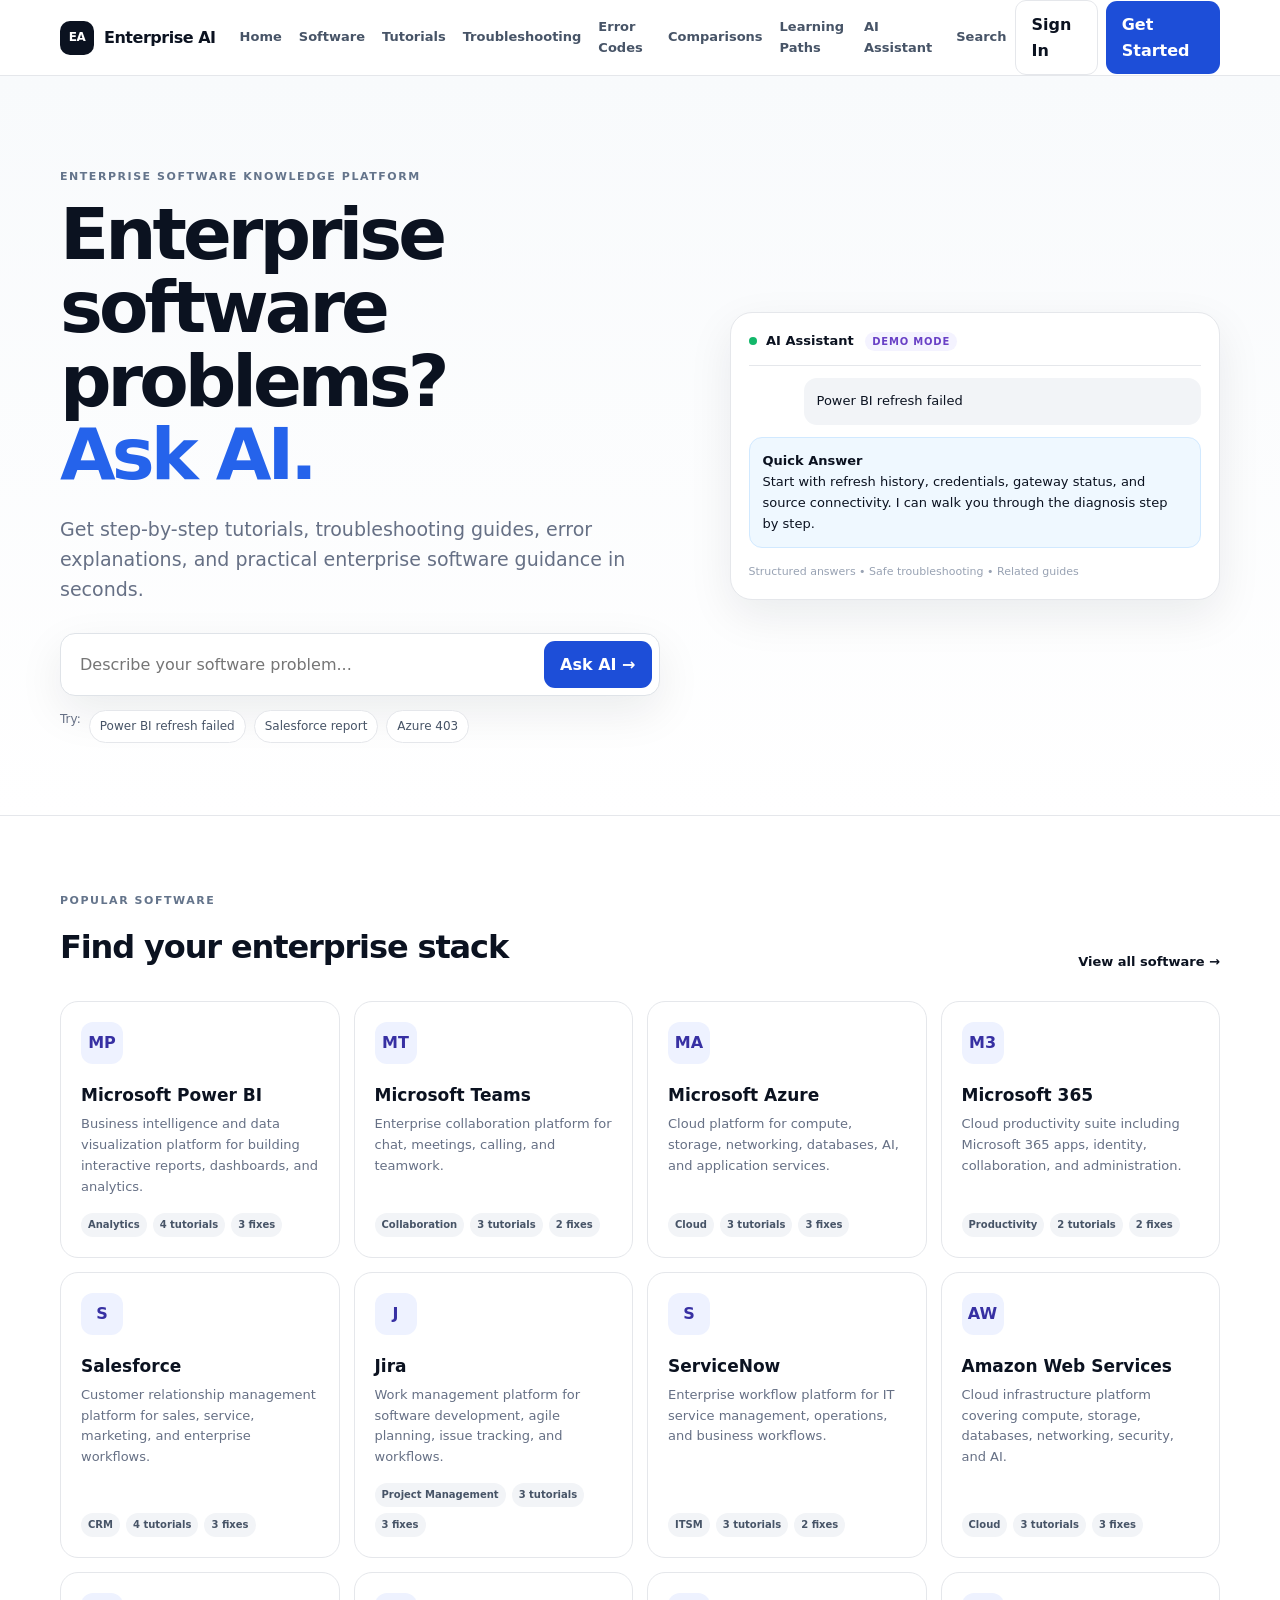
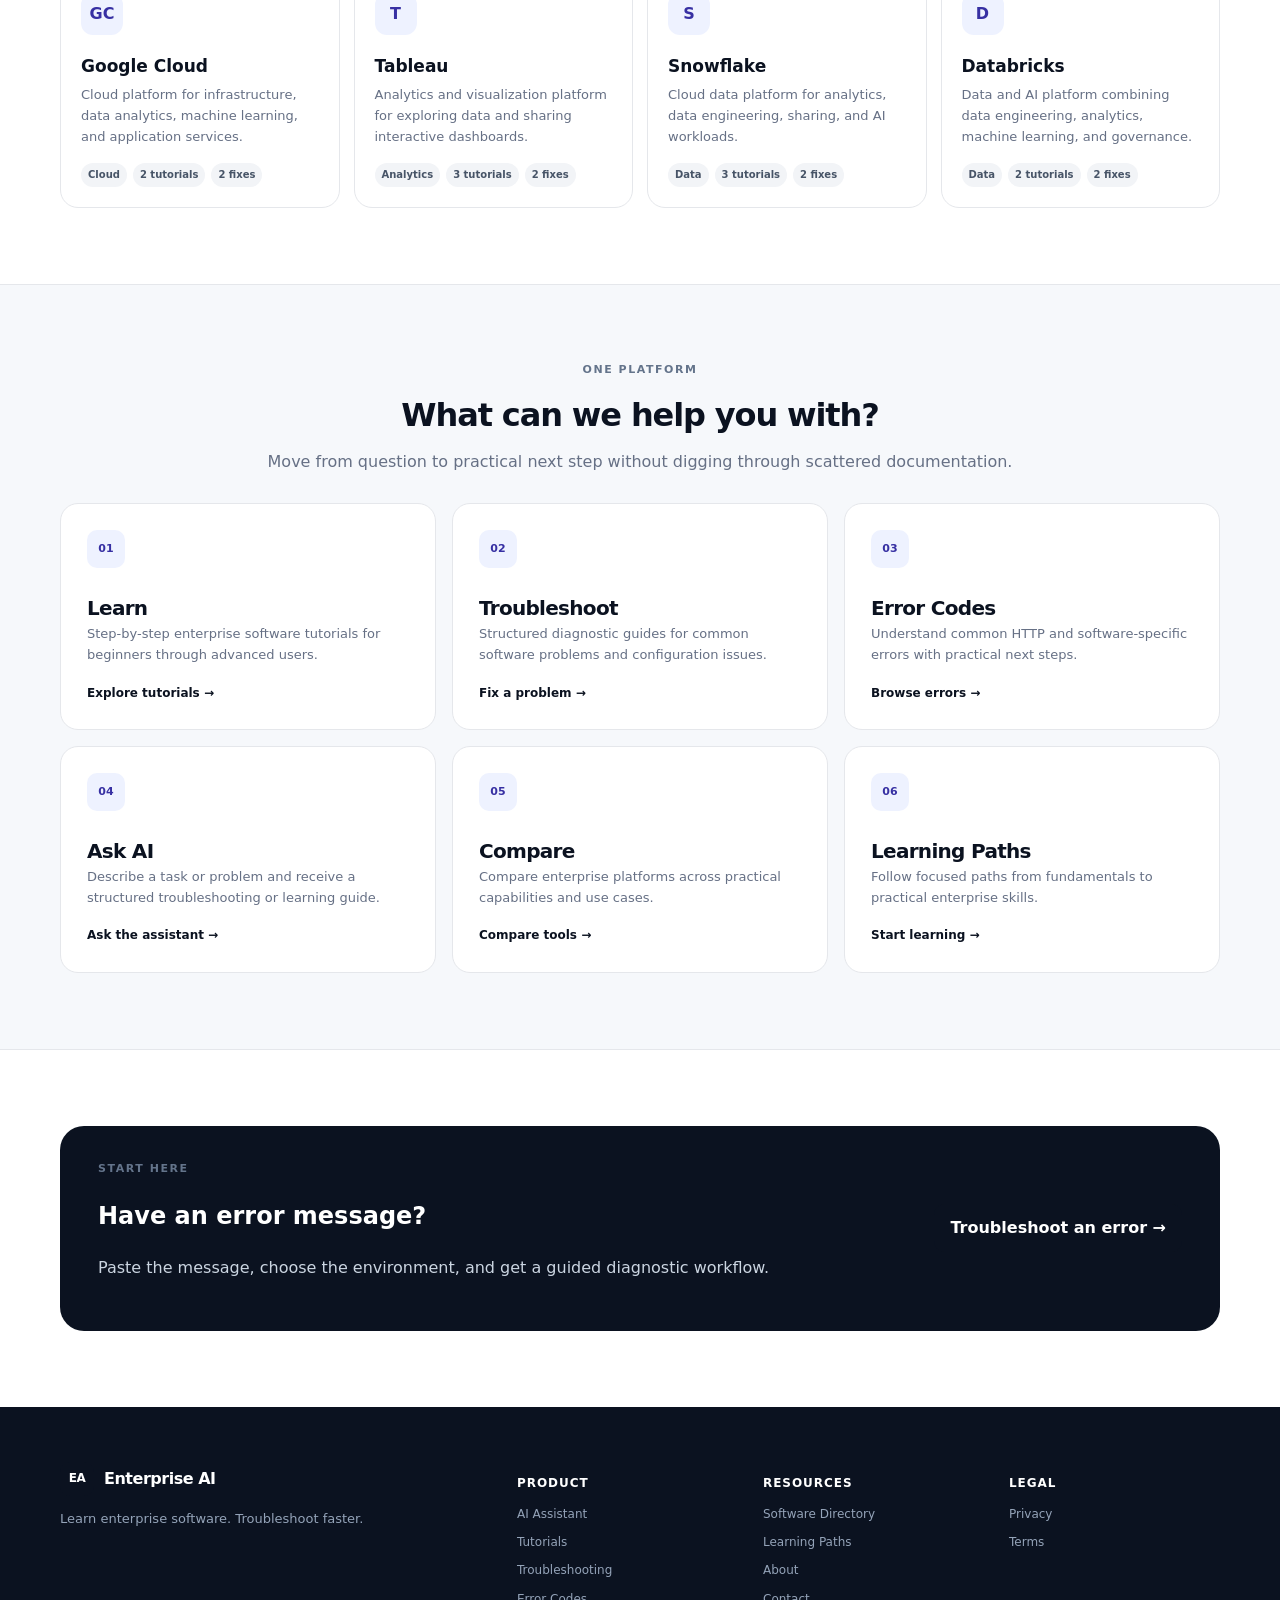
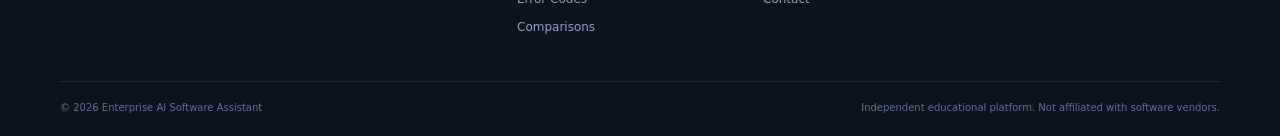
==== index.html @ 37201ee4 "Add files via upload" ====
<!doctype html><html lang="en"><head>
<meta charset="UTF-8">
<meta name="viewport" content="width=device-width, initial-scale=1.0">
<meta name="theme-color" content="#0b1220">
<link rel="icon" href="favicon.svg" type="image/svg+xml">
<link rel="stylesheet" href="css/style.css">

<title>Enterprise AI Software Assistant | Tutorials & Troubleshooting</title>
<meta name="description" content="Learn enterprise software and troubleshoot errors with structured tutorials, troubleshooting guides, software comparisons, and an AI assistant.">
<link rel="canonical" href="https://example.com/">
<meta property="og:title" content="Enterprise AI Software Assistant">
<meta property="og:description" content="Learn enterprise software. Troubleshoot faster.">
<meta property="og:type" content="website">
<script type="application/ld+json">{"@context":"https://schema.org","@type":"WebSite","name":"Enterprise AI Software Assistant","url":"https://example.com/"}</script>
</head><body>
<header class="site-header">
  <div class="container nav-wrap">
    <a class="brand" href="index.html" aria-label="Enterprise AI Software Assistant home">
      <span class="brand-mark">EA</span><span>Enterprise AI</span>
    </a>
    <button class="menu-toggle" aria-label="Open navigation" aria-expanded="false">☰</button>
    <nav class="main-nav" aria-label="Main navigation">
      <a href="index.html">Home</a>
      <a href="software.html">Software</a>
      <a href="tutorials.html">Tutorials</a>
      <a href="troubleshooting.html">Troubleshooting</a>
      <a href="errors.html">Error Codes</a>
      <a href="comparisons.html">Comparisons</a>
      <a href="learning-paths.html">Learning Paths</a>
      <a href="ai-assistant.html">AI Assistant</a>
    </nav>
    <div class="nav-actions">
      <a class="search-link" href="software.html#search">Search</a>
      <a class="btn btn-ghost" href="contact.html">Sign In</a>
      <a class="btn btn-primary" href="ai-assistant.html">Get Started</a>
    </div>
  </div>
</header>

<main>
<section class="hero">
 <div class="container hero-grid">
  <div>
   <div class="eyebrow">ENTERPRISE SOFTWARE KNOWLEDGE PLATFORM</div>
   <h1>Enterprise software problems?<br><span>Ask AI.</span></h1>
   <p class="hero-copy">Get step-by-step tutorials, troubleshooting guides, error explanations, and practical enterprise software guidance in seconds.</p>
   <form class="hero-search" id="hero-search">
    <input id="hero-query" aria-label="Describe your software problem" placeholder="Describe your software problem..." autocomplete="off">
    <button class="btn btn-primary" type="submit">Ask AI →</button>
   </form>
   <div class="example-row"><span>Try:</span><button data-query="Power BI refresh failed">Power BI refresh failed</button><button data-query="How do I create a Salesforce report?">Salesforce report</button><button data-query="Why is my Azure API returning 403?">Azure 403</button></div>
  </div>
  <div class="hero-panel">
   <div class="panel-top"><span class="status-dot"></span> AI Assistant <span class="demo-pill">DEMO MODE</span></div>
   <div class="chat-preview user">Power BI refresh failed</div>
   <div class="chat-preview ai"><strong>Quick Answer</strong><br>Start with refresh history, credentials, gateway status, and source connectivity. I can walk you through the diagnosis step by step.</div>
   <div class="panel-footer">Structured answers • Safe troubleshooting • Related guides</div>
  </div>
 </div>
</section>
<section class="section">
 <div class="container">
  <div class="section-heading"><div><div class="eyebrow">POPULAR SOFTWARE</div><h2>Find your enterprise stack</h2></div><a class="text-link" href="software.html">View all software →</a></div>
  <div class="software-grid" id="home-software"></div>
 </div>
</section>
<section class="section section-muted">
 <div class="container">
  <div class="section-heading centered"><div><div class="eyebrow">ONE PLATFORM</div><h2>What can we help you with?</h2><p>Move from question to practical next step without digging through scattered documentation.</p></div></div>
  <div class="feature-grid">
   <a class="feature-card" href="tutorials.html"><span class="icon">01</span><h3>Learn</h3><p>Step-by-step enterprise software tutorials for beginners through advanced users.</p><span>Explore tutorials →</span></a>
   <a class="feature-card" href="troubleshooting.html"><span class="icon">02</span><h3>Troubleshoot</h3><p>Structured diagnostic guides for common software problems and configuration issues.</p><span>Fix a problem →</span></a>
   <a class="feature-card" href="errors.html"><span class="icon">03</span><h3>Error Codes</h3><p>Understand common HTTP and software-specific errors with practical next steps.</p><span>Browse errors →</span></a>
   <a class="feature-card" href="ai-assistant.html"><span class="icon">04</span><h3>Ask AI</h3><p>Describe a task or problem and receive a structured troubleshooting or learning guide.</p><span>Ask the assistant →</span></a>
   <a class="feature-card" href="comparisons.html"><span class="icon">05</span><h3>Compare</h3><p>Compare enterprise platforms across practical capabilities and use cases.</p><span>Compare tools →</span></a>
   <a class="feature-card" href="learning-paths.html"><span class="icon">06</span><h3>Learning Paths</h3><p>Follow focused paths from fundamentals to practical enterprise skills.</p><span>Start learning →</span></a>
  </div>
 </div>
</section>
<section class="section">
 <div class="container callout"><div><div class="eyebrow">START HERE</div><h2>Have an error message?</h2><p>Paste the message, choose the environment, and get a guided diagnostic workflow.</p></div><a class="btn btn-dark" href="troubleshooting.html">Troubleshoot an error →</a></div>
</section>
</main>
<footer class="site-footer">
  <div class="container footer-grid">
    <div><div class="brand footer-brand"><span class="brand-mark">EA</span><span>Enterprise AI</span></div>
      <p>Learn enterprise software. Troubleshoot faster.</p></div>
    <div><h3>Product</h3><a href="ai-assistant.html">AI Assistant</a><a href="tutorials.html">Tutorials</a><a href="troubleshooting.html">Troubleshooting</a><a href="errors.html">Error Codes</a><a href="comparisons.html">Comparisons</a></div>
    <div><h3>Resources</h3><a href="software.html">Software Directory</a><a href="learning-paths.html">Learning Paths</a><a href="about.html">About</a><a href="contact.html">Contact</a></div>
    <div><h3>Legal</h3><a href="privacy.html">Privacy</a><a href="terms.html">Terms</a></div>
  </div>
  <div class="container footer-bottom"><span>© 2026 Enterprise AI Software Assistant</span><span>Independent educational platform. Not affiliated with software vendors.</span></div>
</footer>

<script src="js/app.js"></script><script src="js/software.js"></script>
<script>
document.getElementById('hero-search').addEventListener('submit',e=>{e.preventDefault();const q=document.getElementById('hero-query').value.trim();location.href='ai-assistant.html?query='+encodeURIComponent(q)});
document.querySelectorAll('[data-query]').forEach(b=>b.addEventListener('click',()=>{document.getElementById('hero-query').value=b.dataset.query}));
</script></body></html>
---- css/style.css ----
:root{--ink:#0b1220;--muted:#667085;--line:#e5e7eb;--bg:#fff;--soft:#f6f8fb;--primary:#0b1220;--accent:#2563eb;--success:#067647;--shadow:0 16px 45px rgba(15,23,42,.08);--radius:18px}
*{box-sizing:border-box}html{scroll-behavior:smooth}body{margin:0;font-family:Inter,ui-sans-serif,system-ui,-apple-system,BlinkMacSystemFont,"Segoe UI",sans-serif;color:var(--ink);background:var(--bg);line-height:1.6}a{color:inherit;text-decoration:none}button,input,select,textarea{font:inherit}button{cursor:pointer}.container{width:min(1160px,calc(100% - 40px));margin:auto}.site-header{position:sticky;top:0;z-index:50;background:rgba(255,255,255,.94);backdrop-filter:blur(12px);border-bottom:1px solid var(--line)}.nav-wrap{min-height:72px;display:flex;align-items:center;gap:24px}.brand{display:flex;align-items:center;gap:10px;font-weight:800;letter-spacing:-.03em;white-space:nowrap}.brand-mark{width:34px;height:34px;border-radius:10px;background:var(--ink);color:#fff;display:grid;place-items:center;font-size:12px}.main-nav{display:flex;gap:17px;align-items:center;margin-left:auto}.main-nav a,.search-link{font-size:13px;color:#475467;font-weight:650}.main-nav a:hover,.search-link:hover{color:var(--ink)}.nav-actions{display:flex;align-items:center;gap:8px}.btn{border:0;border-radius:11px;padding:11px 16px;font-weight:750;display:inline-flex;justify-content:center;align-items:center;gap:8px;transition:.2s}.btn-primary{background:#1d4ed8;color:white}.btn-primary:hover{background:#1e40af;transform:translateY(-1px)}.btn-dark{background:var(--ink);color:white}.btn-ghost{background:#fff;border:1px solid var(--line)}.full{width:100%}.menu-toggle{display:none;border:0;background:transparent;font-size:22px}.hero{background:linear-gradient(180deg,#f8fafc 0,#fff 100%);padding:92px 0 72px;border-bottom:1px solid var(--line)}.hero-grid{display:grid;grid-template-columns:1.1fr .9fr;gap:70px;align-items:center}.eyebrow{font-size:11px;font-weight:850;letter-spacing:.14em;color:#64748b;margin-bottom:12px}.hero h1,.page-hero h1{font-size:clamp(42px,6vw,72px);line-height:1.02;letter-spacing:-.055em;margin:0 0 22px}.hero h1 span{color:#2563eb}.hero-copy{font-size:19px;color:var(--muted);max-width:680px}.hero-search{display:flex;gap:8px;background:#fff;border:1px solid #dfe3e8;padding:7px;border-radius:15px;box-shadow:var(--shadow);margin-top:28px;max-width:690px}.hero-search input{border:0;outline:0;flex:1;padding:10px 12px;min-width:0}.example-row{display:flex;flex-wrap:wrap;gap:8px;margin-top:14px;color:#667085;font-size:12px}.example-row button,.suggestions button{border:1px solid var(--line);background:#fff;border-radius:999px;padding:6px 10px;color:#475467;font-size:12px}.hero-panel{border:1px solid var(--line);border-radius:22px;background:#fff;box-shadow:var(--shadow);padding:18px}.panel-top{font-size:13px;font-weight:750;border-bottom:1px solid var(--line);padding-bottom:14px}.status-dot{display:inline-block;width:8px;height:8px;border-radius:50%;background:#12b76a;margin-right:5px}.demo-pill,.status{font-size:10px;letter-spacing:.08em;color:#6941c6;background:#f4f3ff;padding:4px 7px;border-radius:999px;margin-left:7px}.chat-preview{padding:13px;border-radius:13px;margin-top:12px;font-size:13px}.chat-preview.user{background:#f2f4f7;margin-left:55px}.chat-preview.ai{background:#eff8ff;border:1px solid #d1e9ff}.panel-footer{font-size:11px;color:#98a2b3;margin-top:15px}.section{padding:76px 0}.section-muted{background:var(--soft);border-top:1px solid var(--line);border-bottom:1px solid var(--line)}.section-heading{display:flex;justify-content:space-between;align-items:end;gap:20px;margin-bottom:28px}.section-heading h2,.feature-card h3{margin:0;letter-spacing:-.035em}.section-heading h2{font-size:32px}.section-heading p{color:var(--muted);margin:8px 0 0}.centered{justify-content:center;text-align:center}.text-link{font-size:13px;font-weight:750}.software-grid{display:grid;grid-template-columns:repeat(4,1fr);gap:14px}.software-card,.feature-card,.article-card,.form-card,.result-card,.comparison-box{border:1px solid var(--line);border-radius:var(--radius);background:#fff}.software-card{padding:20px;min-height:190px;display:flex;flex-direction:column;transition:.2s}.software-card:hover,.feature-card:hover,.article-card:hover{box-shadow:var(--shadow);transform:translateY(-2px)}.software-icon{width:42px;height:42px;border-radius:12px;background:#eef2ff;color:#3730a3;display:grid;place-items:center;font-weight:850;margin-bottom:18px}.software-card h3{font-size:17px;margin:0 0 5px}.software-card p,.article-card p,.feature-card p{font-size:13px;color:var(--muted);margin:0}.card-meta{display:flex;gap:6px;flex-wrap:wrap;margin-top:auto;padding-top:15px}.tag{font-size:10px;font-weight:750;background:#f2f4f7;padding:4px 7px;border-radius:999px;color:#475467}.feature-grid{display:grid;grid-template-columns:repeat(3,1fr);gap:16px}.feature-card{padding:26px;transition:.2s}.feature-card .icon{display:grid;place-items:center;width:38px;height:38px;border-radius:10px;background:#eef2ff;color:#3730a3;font-size:11px;font-weight:850;margin-bottom:24px}.feature-card h3{font-size:20px}.feature-card span:last-child{display:block;margin-top:18px;font-size:12px;font-weight:800}.callout{background:#0b1220;color:#fff;border-radius:24px;padding:34px 38px;display:flex;align-items:center;justify-content:space-between;gap:25px}.callout p{color:#cbd5e1}.page-hero{padding:68px 0 52px;background:var(--soft);border-bottom:1px solid var(--line)}.page-hero h1{font-size:52px;margin-bottom:12px}.page-hero p{color:var(--muted);font-size:17px;max-width:720px}.page-hero.compact{padding-bottom:35px}.toolbar{display:flex;gap:10px;margin-bottom:25px;flex-wrap:wrap}.toolbar input,.toolbar select,.comparison-select select{border:1px solid var(--line);background:#fff;border-radius:11px;padding:11px 12px;outline:none}.toolbar input{flex:1;min-width:240px}.article-grid{display:grid;grid-template-columns:repeat(3,1fr);gap:16px}.article-card{padding:22px;transition:.2s}.article-card h3{font-size:18px;line-height:1.3;margin:10px 0}.article-card .topline{display:flex;justify-content:space-between;gap:8px}.difficulty{font-size:10px;font-weight:850;text-transform:uppercase;letter-spacing:.08em;color:#475467}.two-col{display:grid;grid-template-columns:.8fr 1.2fr;gap:20px}.form-card,.result-card{padding:24px}.form-card label,.comparison-select label{display:block;font-size:12px;font-weight:800;margin-bottom:15px}.form-card input,.form-card textarea,.form-card select{width:100%;margin-top:7px;border:1px solid var(--line);border-radius:11px;padding:11px;outline:none;resize:vertical}.demo-banner{display:flex;gap:8px;flex-direction:column;background:#f9f5ff;border:1px solid #e9d7fe;color:#6941c6;border-radius:12px;padding:12px;margin-bottom:20px;font-size:12px}.result-card{min-height:480px}.result-placeholder{text-align:center;padding:110px 25px;color:var(--muted)}.big-icon{display:grid;place-items:center;width:58px;height:58px;margin:0 auto 15px;border-radius:50%;background:#f2f4f7;color:#667085;font-size:24px}.result-content h2{font-size:22px;margin:20px 0 8px}.result-content h3{font-size:15px;margin:20px 0 7px}.result-content p,.result-content li{font-size:13px;color:#475467}.result-content ul,.result-content ol{padding-left:20px}.alert{padding:11px;border-radius:10px;background:#f8f9fc;font-size:12px;color:#475467}.comparison-select{display:grid;grid-template-columns:repeat(4,1fr);gap:10px;align-items:end;margin-bottom:25px}.comparison-select .btn{height:44px}.comparison-box{overflow:auto}.comparison-box table{width:100%;border-collapse:collapse;min-width:700px}.comparison-box th,.comparison-box td{text-align:left;padding:15px;border-bottom:1px solid var(--line);vertical-align:top;font-size:13px}.comparison-box th{background:#f8fafc}.learning-card{display:flex;flex-direction:column}.progress{height:8px;background:#eef2f6;border-radius:999px;overflow:hidden;margin:15px 0}.progress span{display:block;height:100%;background:#2563eb}.task-list{padding:0;list-style:none}.task-list li{display:flex;gap:9px;align-items:flex-start;font-size:13px;margin:9px 0;color:#475467}.task-list input{margin-top:5px}.ai-section{padding-top:40px}.ai-shell{display:grid;grid-template-columns:250px 1fr;gap:14px;border:1px solid var(--line);border-radius:20px;overflow:hidden;background:#fff;box-shadow:var(--shadow);min-height:650px}.ai-sidebar{background:#f8fafc;padding:15px;border-right:1px solid var(--line)}.sidebar-note{margin-top:20px;padding:14px;border:1px solid var(--line);border-radius:12px;font-size:12px;color:#667085}.chat-panel{display:flex;flex-direction:column;min-width:0}.chat-top{padding:17px 20px;border-bottom:1px solid var(--line);display:flex;justify-content:space-between;align-items:center}.chat-top strong{display:block}.status{display:inline-block;margin:4px 0 0;font-size:9px}.icon-btn{border:1px solid var(--line);background:#fff;border-radius:9px;padding:7px 10px;font-size:11px}.chat-messages{flex:1;padding:25px;overflow:auto;background:#fff}.message{max-width:78%;padding:13px 15px;border-radius:14px;margin-bottom:14px;font-size:13px;white-space:normal}.message.user{margin-left:auto;background:#0b1220;color:#fff}.message.assistant{background:#f2f4f7;color:#1d2939}.message.assistant .demo-label{font-size:9px;font-weight:850;letter-spacing:.08em;color:#6941c6;margin-bottom:7px}.suggestions{padding:10px 18px;display:flex;gap:7px;flex-wrap:wrap;border-top:1px solid var(--line)}.chat-input{display:flex;gap:8px;padding:12px 18px;border-top:1px solid var(--line)}.chat-input textarea{flex:1;resize:none;border:1px solid var(--line);border-radius:11px;padding:10px;outline:none}.privacy-note{text-align:center;font-size:10px;color:#98a2b3;padding:0 10px 12px}.prose{max-width:800px}.prose h2{margin-top:30px}.prose p{color:#475467}.narrow{max-width:700px}.success{color:var(--success);font-size:13px}.empty{text-align:center;padding:50px;color:var(--muted)}.hidden{display:none!important}.site-footer{background:#0b1220;color:#cbd5e1;padding:55px 0 20px}.footer-grid{display:grid;grid-template-columns:2fr 1fr 1fr 1fr;gap:35px}.footer-brand{color:#fff}.site-footer p{font-size:13px;color:#94a3b8}.site-footer h3{font-size:12px;color:#fff;text-transform:uppercase;letter-spacing:.08em}.site-footer a{display:block;font-size:12px;margin:9px 0;color:#94a3b8}.site-footer a:hover{color:#fff}.footer-bottom{border-top:1px solid #1e293b;margin-top:35px;padding-top:18px;display:flex;justify-content:space-between;gap:15px;font-size:10px;color:#64748b}
@media(max-width:1050px){.main-nav{gap:10px}.main-nav a{font-size:12px}.software-grid{grid-template-columns:repeat(3,1fr)}.hero-grid{gap:35px}.comparison-select{grid-template-columns:repeat(2,1fr)}}
@media(max-width:800px){.menu-toggle{display:block;margin-left:auto}.main-nav,.nav-actions{display:none}.main-nav.open{display:flex;position:absolute;left:20px;right:20px;top:68px;background:#fff;border:1px solid var(--line);border-radius:14px;padding:15px;flex-direction:column;align-items:flex-start;box-shadow:var(--shadow)}.nav-actions.open{display:flex;position:absolute;top:330px;left:20px;right:20px;background:#fff;padding:12px;border:1px solid var(--line);border-radius:14px}.hero{padding:60px 0}.hero-grid,.two-col,.ai-shell{grid-template-columns:1fr}.hero-panel{display:none}.software-grid{grid-template-columns:repeat(2,1fr)}.feature-grid,.article-grid{grid-template-columns:1fr 1fr}.ai-sidebar{border-right:0;border-bottom:1px solid var(--line)}.footer-grid{grid-template-columns:1fr 1fr}}
@media(max-width:560px){.container{width:min(100% - 28px,1160px)}.hero h1,.page-hero h1{font-size:40px}.section{padding:52px 0}.hero-search{flex-direction:column}.software-grid,.feature-grid,.article-grid{grid-template-columns:1fr}.section-heading{display:block}.section-heading .text-link{display:block;margin-top:12px}.callout{display:block;padding:25px}.callout .btn{margin-top:15px;width:100%}.comparison-select{grid-template-columns:1fr}.chat-input{flex-direction:column}.message{max-width:92%}.footer-grid{grid-template-columns:1fr}.footer-bottom{display:block}.footer-bottom span{display:block;margin-top:8px}.toolbar input{min-width:100%}}
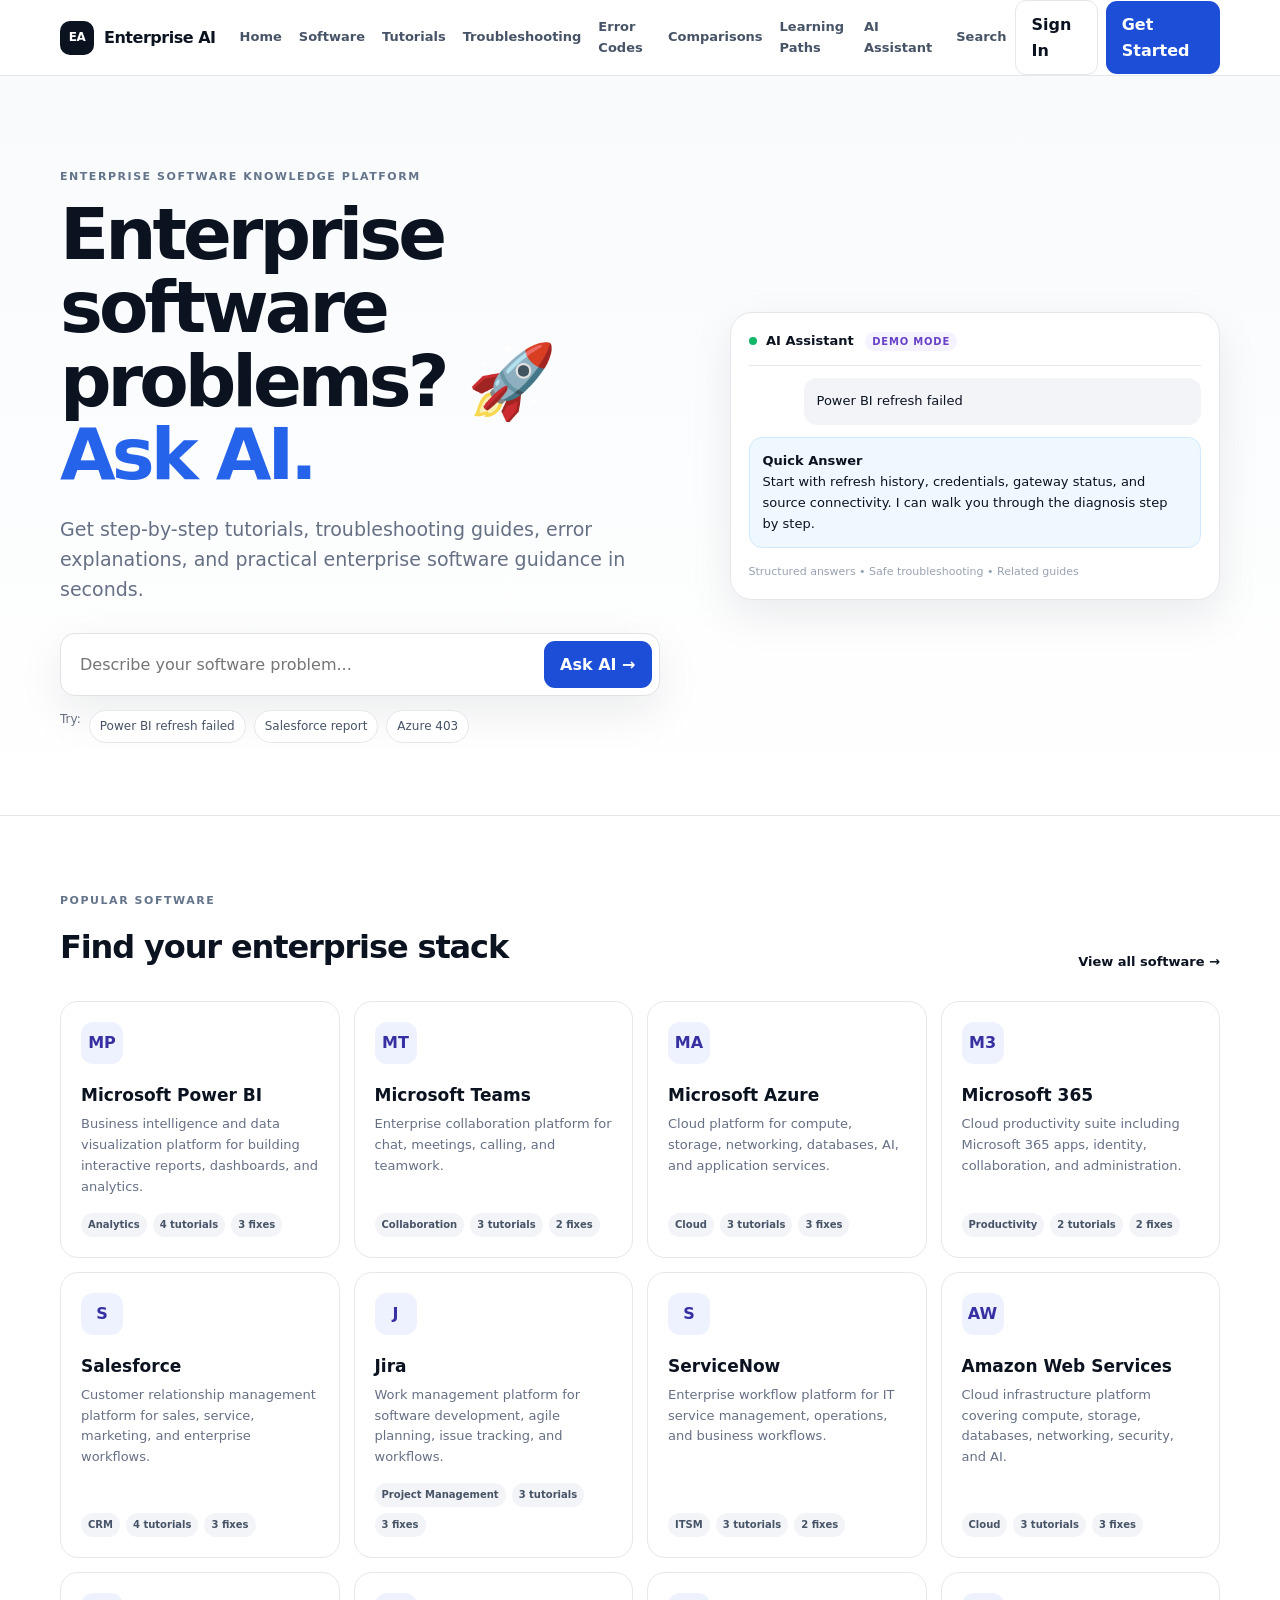
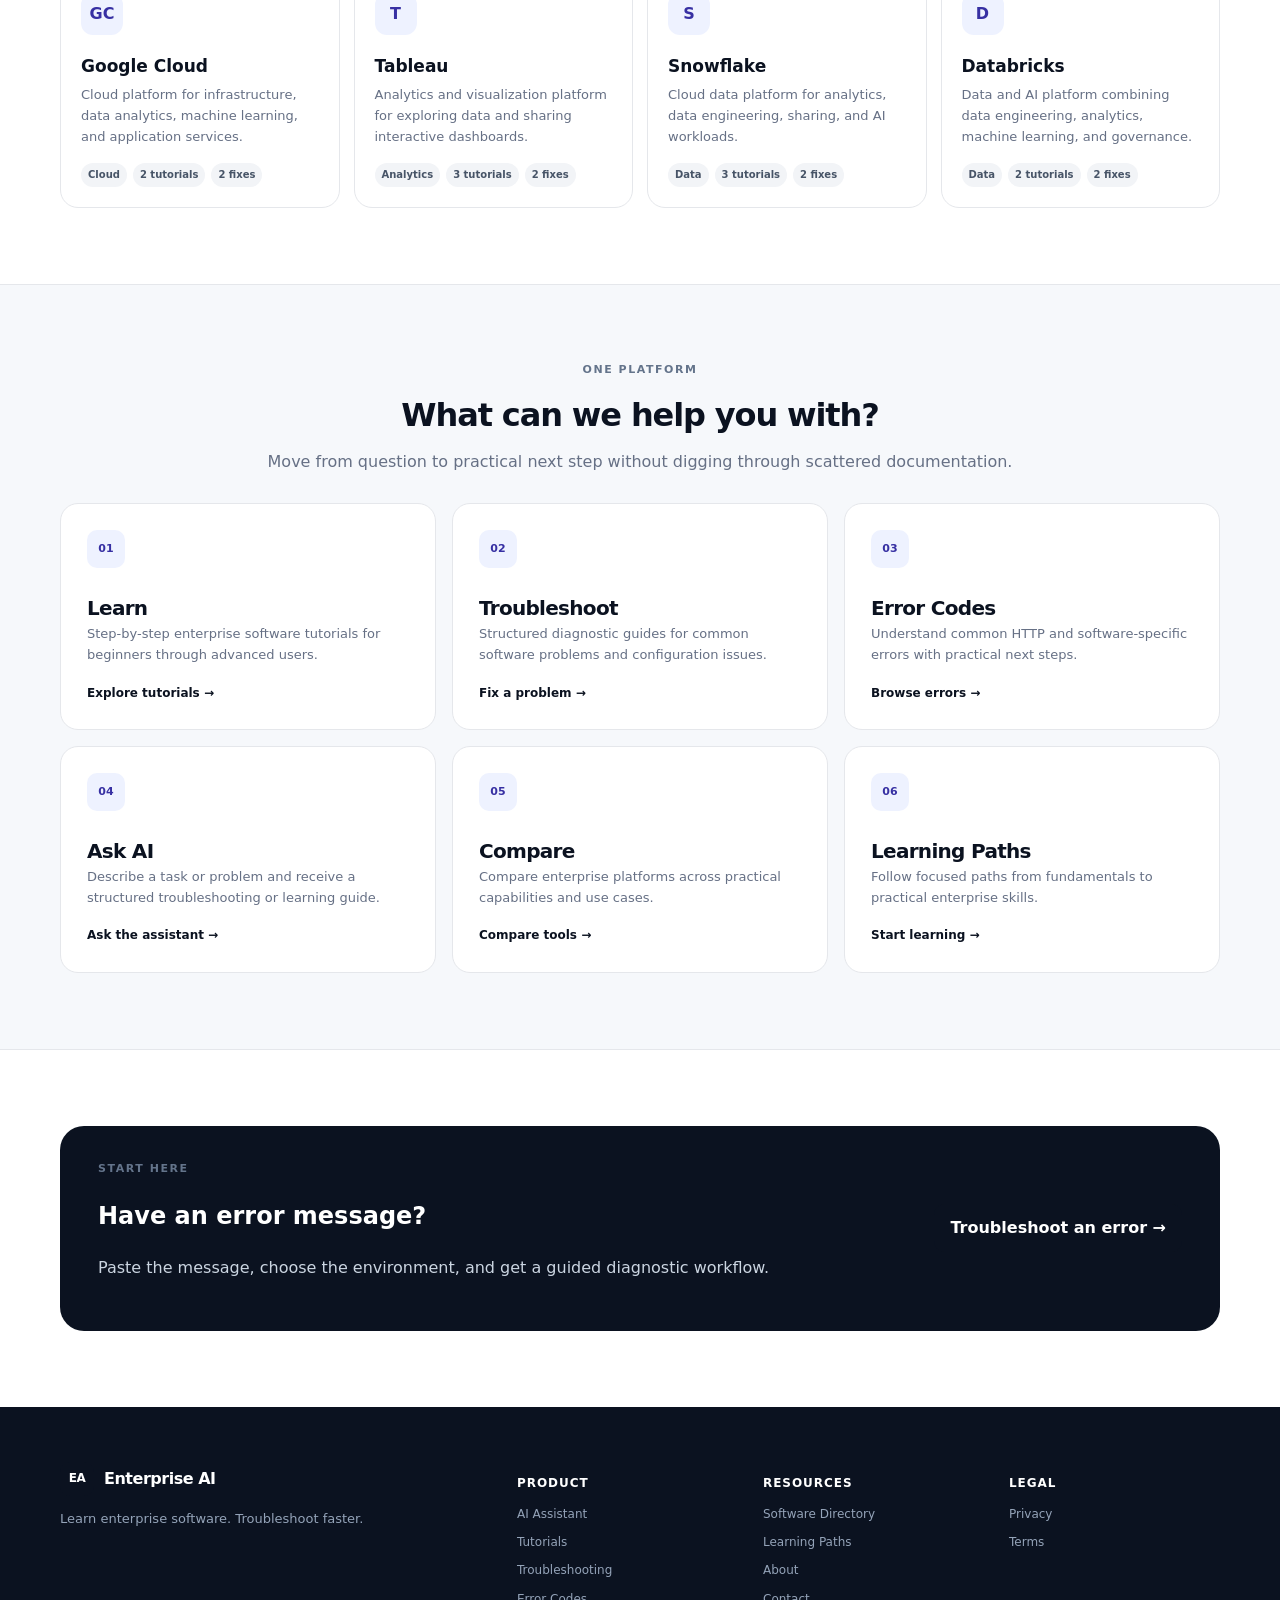
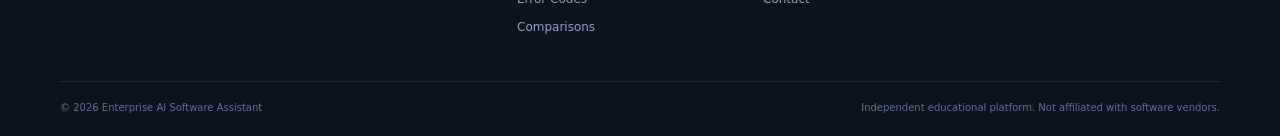
==== commit b7446ce6: "Update index.html" ====
--- a/index.html
+++ b/index.html
@@ -7,11 +7,24 @@
 
 <title>Enterprise AI Software Assistant | Tutorials & Troubleshooting</title>
 <meta name="description" content="Learn enterprise software and troubleshoot errors with structured tutorials, troubleshooting guides, software comparisons, and an AI assistant.">
-<link rel="canonical" href="https://example.com/">
+<link rel="canonical" href="https://ai.loanemi.de/">
 <meta property="og:title" content="Enterprise AI Software Assistant">
 <meta property="og:description" content="Learn enterprise software. Troubleshoot faster.">
 <meta property="og:type" content="website">
-<script type="application/ld+json">{"@context":"https://schema.org","@type":"WebSite","name":"Enterprise AI Software Assistant","url":"https://example.com/"}</script>
+<meta property="og:url" content="https://ai.loanemi.de/"> 
+<script type="application/ld+json">
+{
+  "@context":"https://schema.org",
+  "@type":"WebSite",
+  "name":"Enterprise AI Software Assistant",
+  "url":"https://ai.loanemi.de/",
+  "potentialAction":{
+    "@type":"SearchAction",
+    "target":"https://ai.loanemi.de/software.html?search={search_term_string}",
+    "query-input":"required name=search_term_string"
+  }
+}
+</script>
 </head><body>
 <header class="site-header">
   <div class="container nav-wrap">
@@ -42,7 +55,7 @@
  <div class="container hero-grid">
   <div>
    <div class="eyebrow">ENTERPRISE SOFTWARE KNOWLEDGE PLATFORM</div>
-   <h1>Enterprise software problems?<br><span>Ask AI.</span></h1>
+   <h1>Enterprise software problems? 🚀<br><span>Ask AI.</span></h1>
    <p class="hero-copy">Get step-by-step tutorials, troubleshooting guides, error explanations, and practical enterprise software guidance in seconds.</p>
    <form class="hero-search" id="hero-search">
     <input id="hero-query" aria-label="Describe your software problem" placeholder="Describe your software problem..." autocomplete="off">
